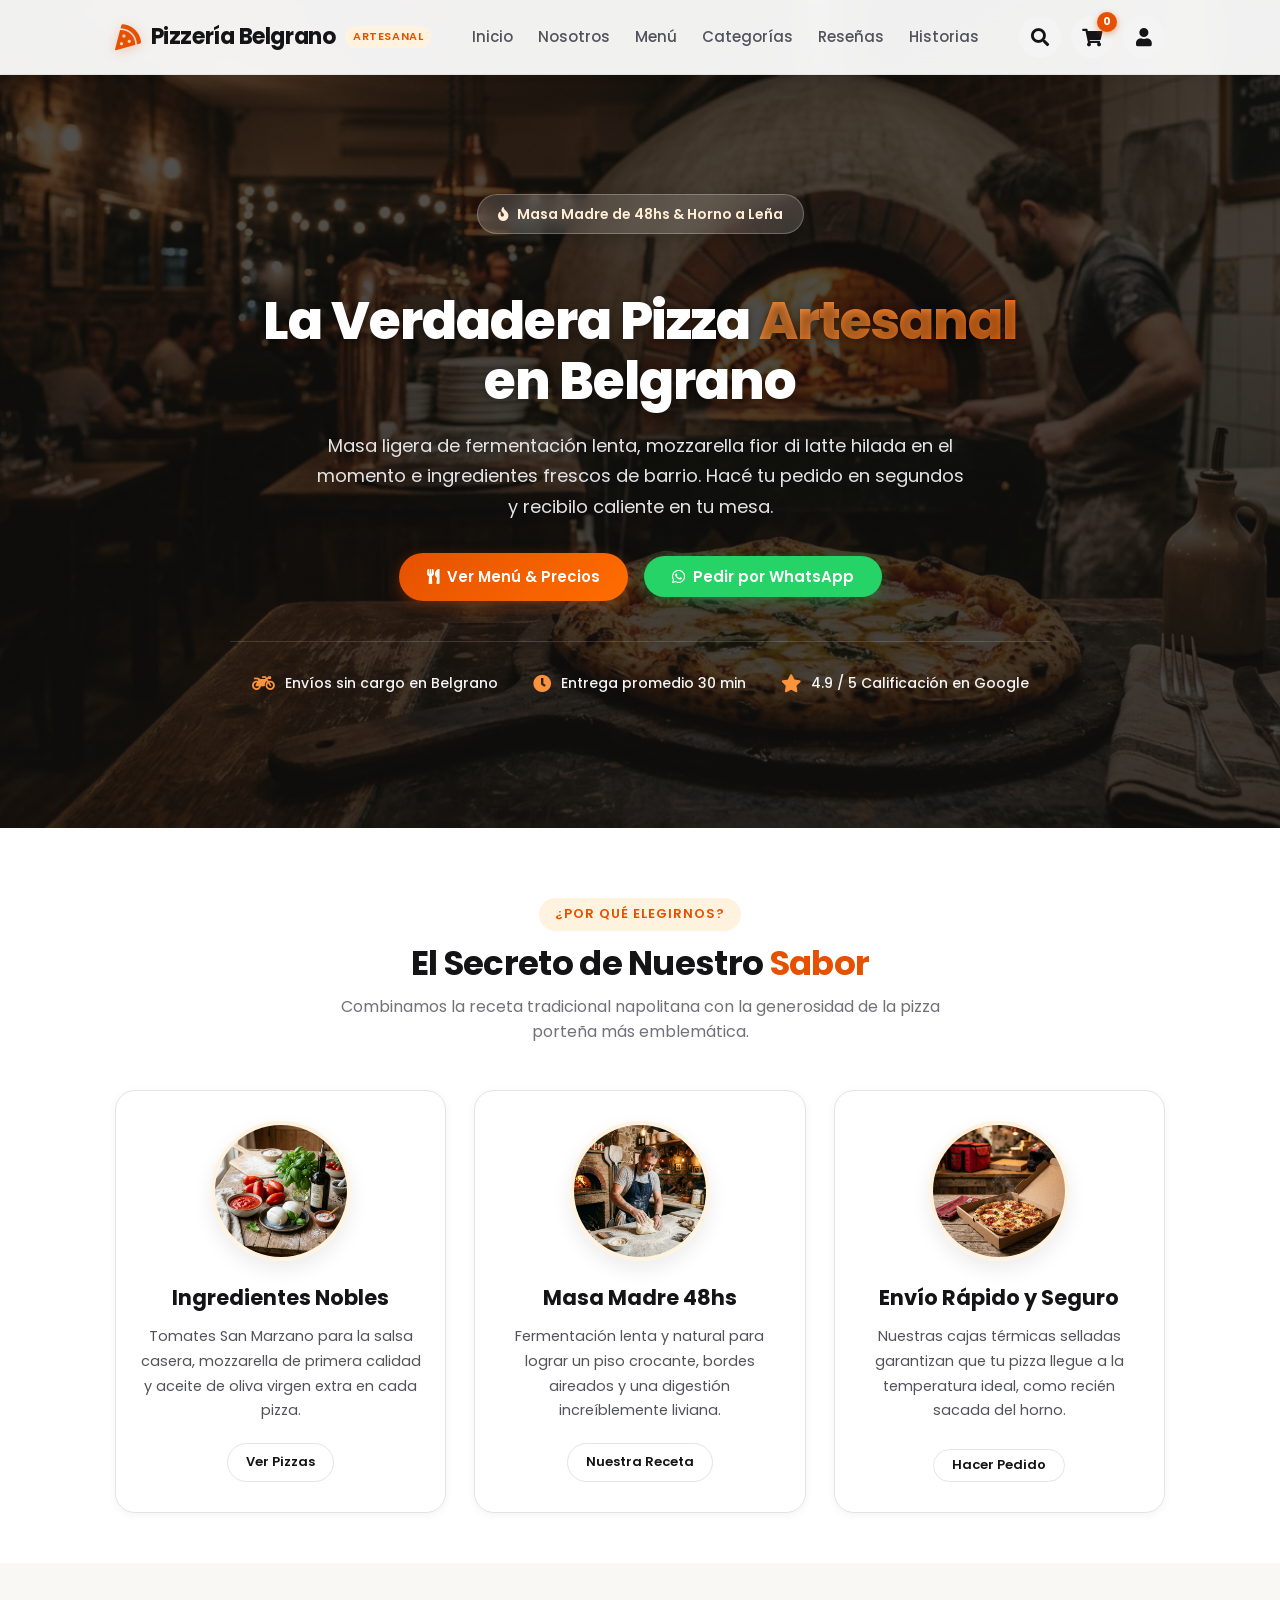
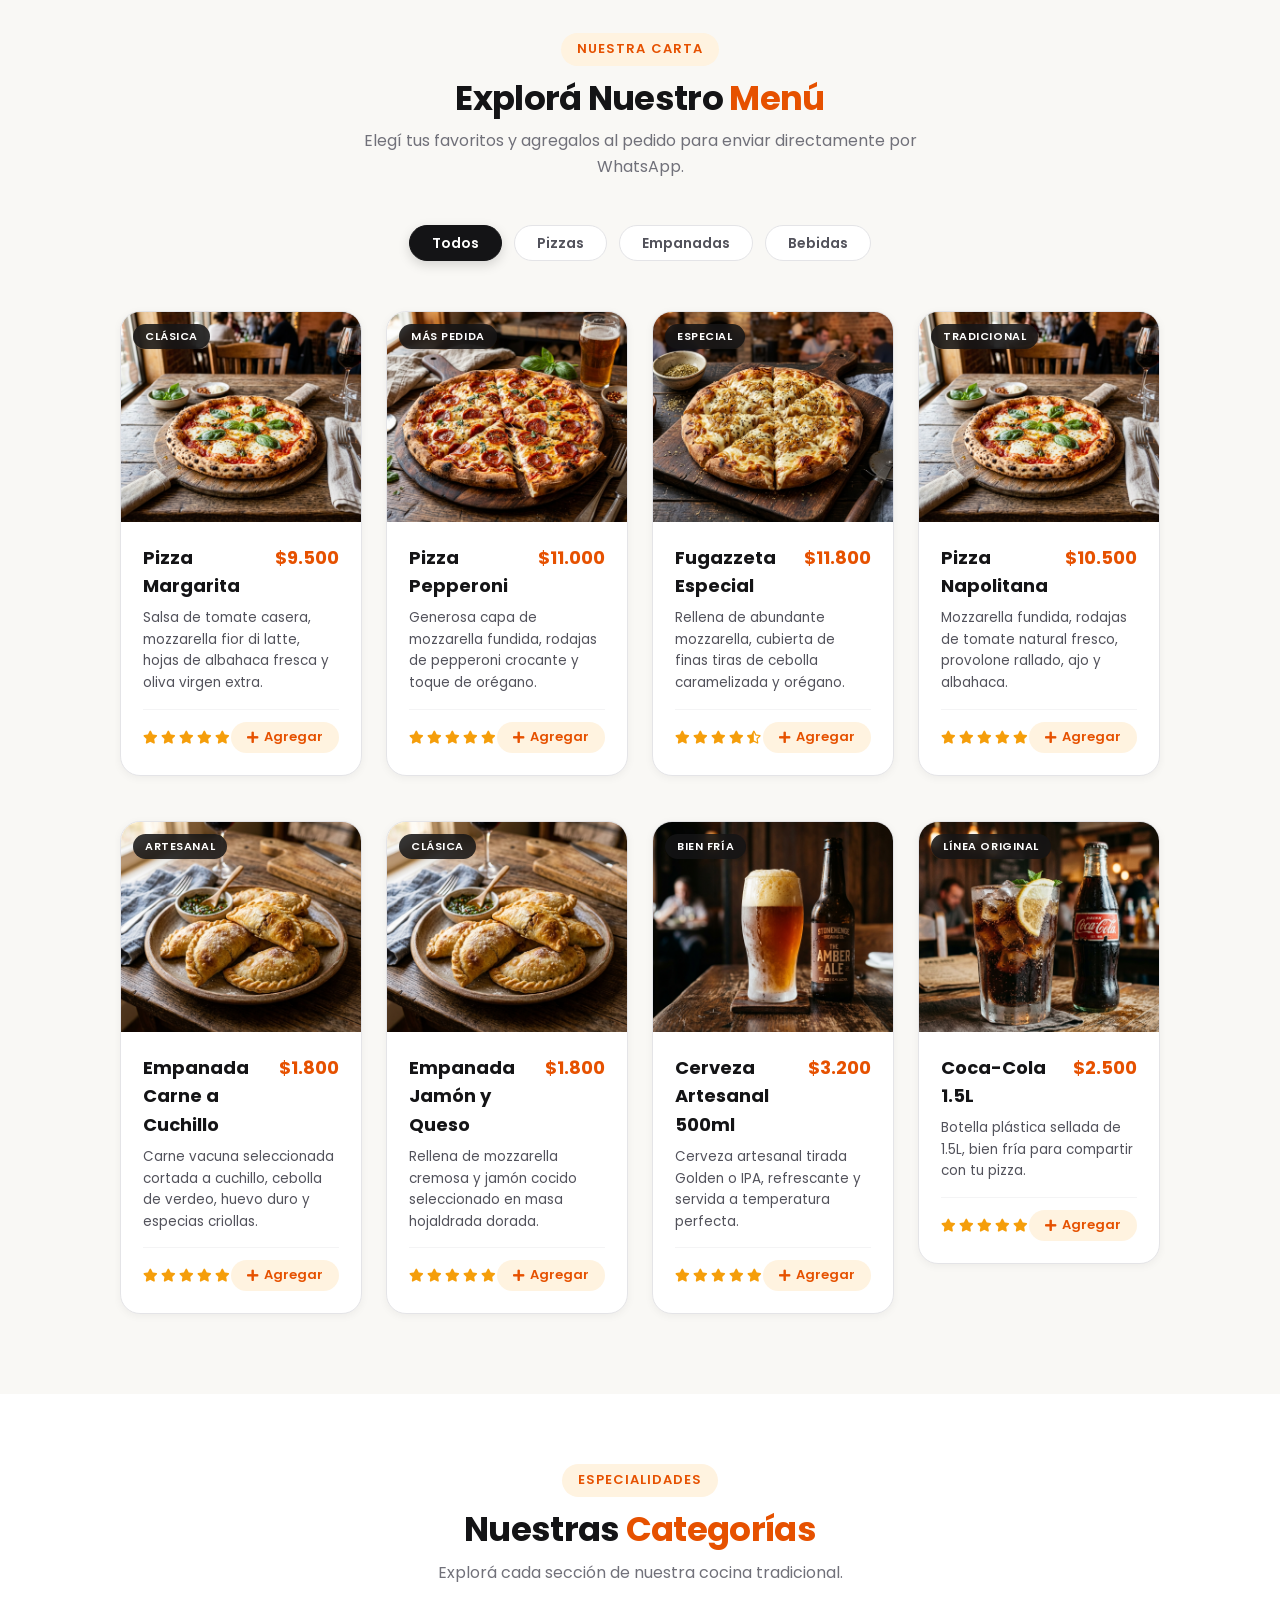
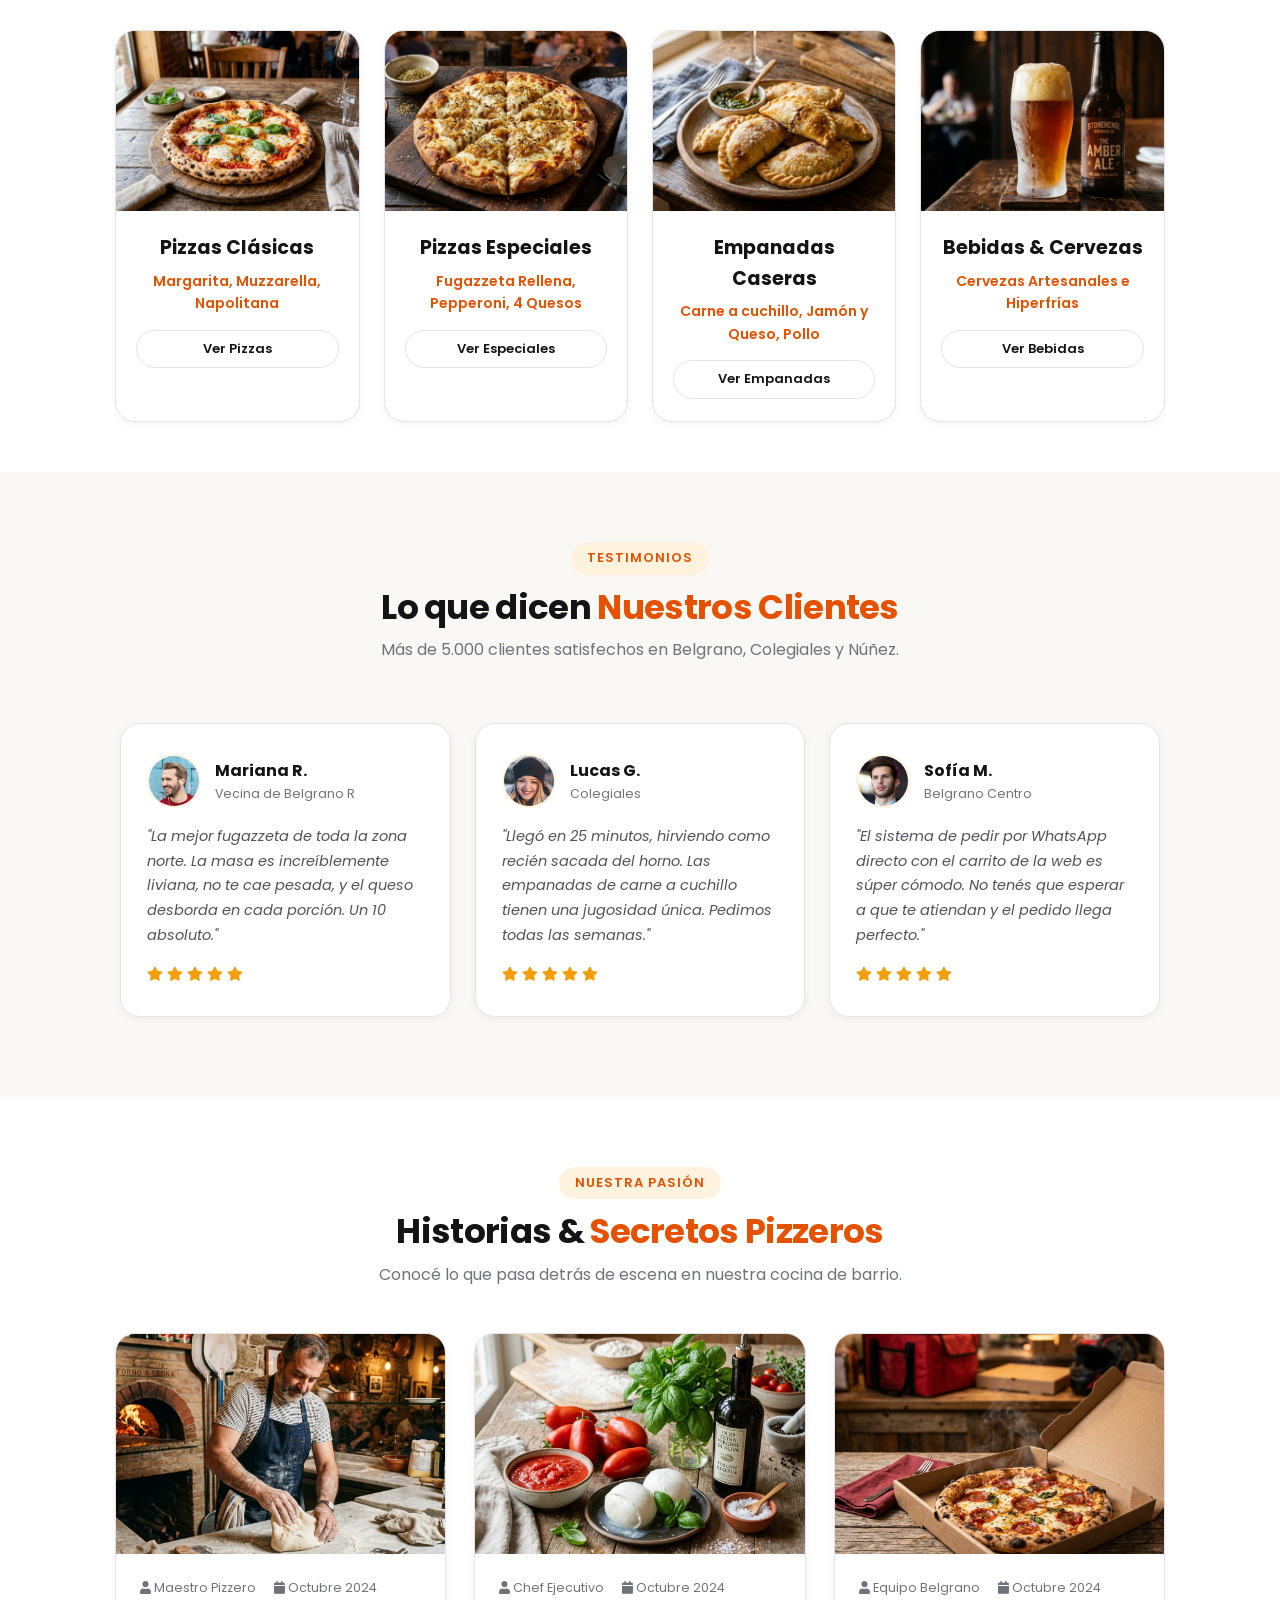
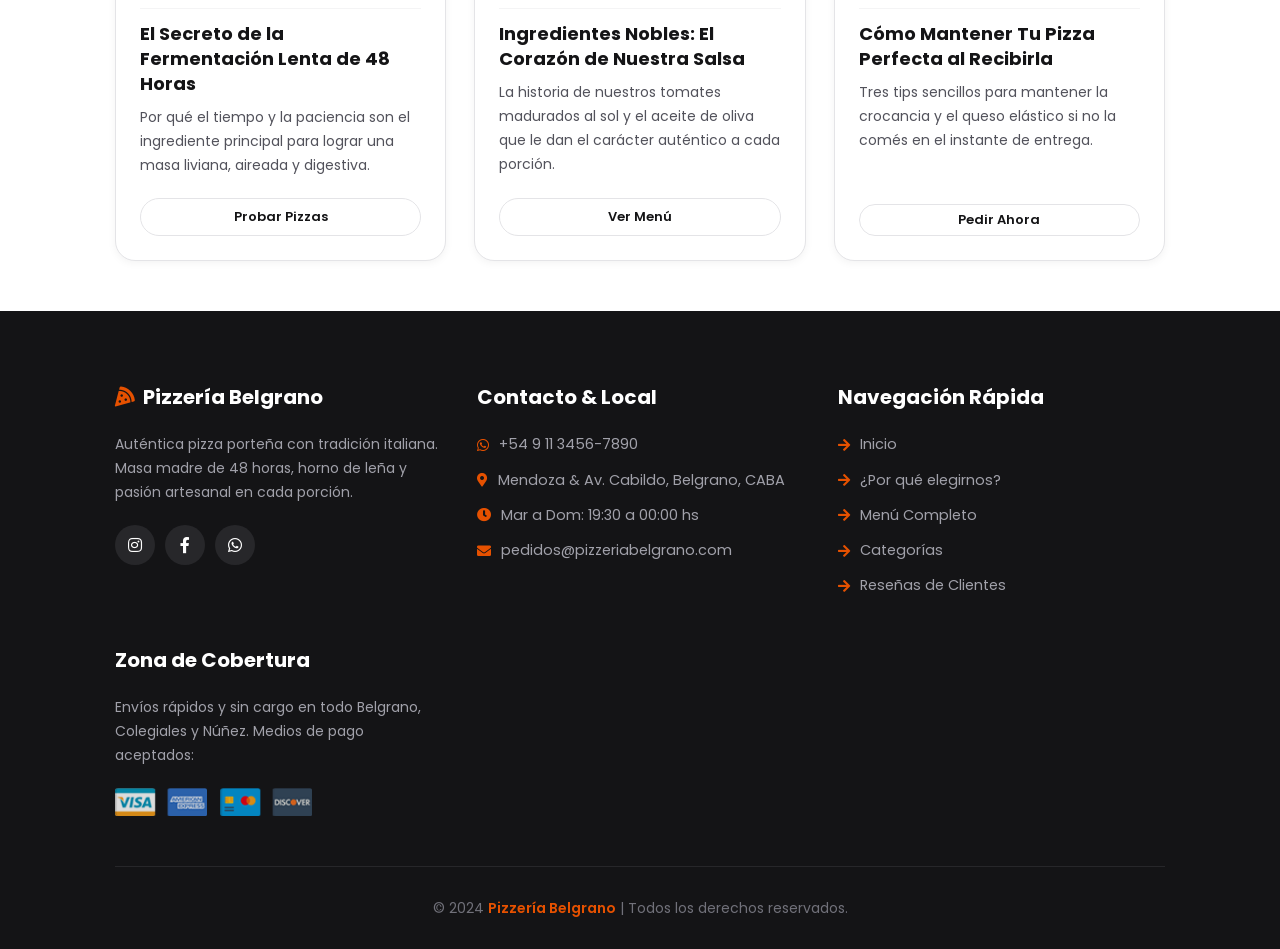
==== index.html @ 1af777d8 "feat: landing page Pizzeria Belgrano con carrito interactivo y pedido por WhatsApp" ====
<!DOCTYPE html>
<html lang="es">
<head>
    <meta charset="UTF-8">
    <meta http-equiv="refresh" content="0; url=PizzeriaBelgrano/">
    <meta name="viewport" content="width=device-width, initial-scale=1.0">
    <title>Pizzería Belgrano | Micrositio</title>
    <script>
        window.location.replace("PizzeriaBelgrano/");
    </script>
    <style>
        body {
            font-family: -apple-system, BlinkMacSystemFont, 'Segoe UI', Roboto, sans-serif;
            display: flex;
            align-items: center;
            justify-content: center;
            min-height: 100vh;
            margin: 0;
            background: #141416;
            color: #ffffff;
            text-align: center;
        }
        .card {
            padding: 2.5rem;
            border-radius: 16px;
            background: #27272a;
            border: 1px solid #3f3f46;
            max-width: 400px;
        }
        a {
            color: #f97316;
            text-decoration: none;
            font-weight: bold;
        }
    </style>
</head>
<body>
    <div class="card">
        <h2>🍕 Pizzería Belgrano</h2>
        <p>Redirigiendo al micrositio...</p>
        <p>Si no te redirige automáticamente, <a href="PizzeriaBelgrano/">hacé clic acá</a>.</p>
    </div>
</body>
</html>
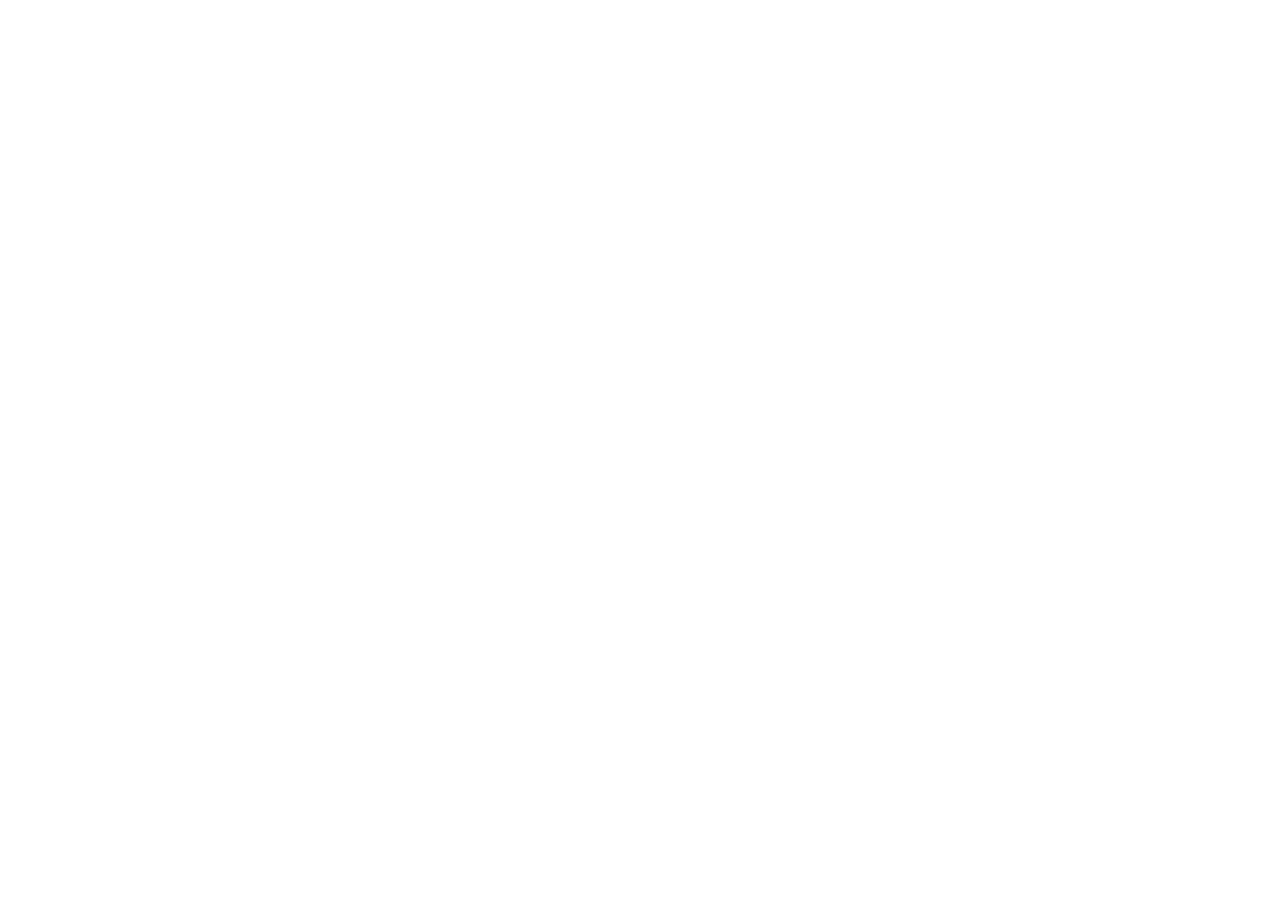
==== commit cbdd60d7: "chore: remove GitHub Pages workflow and redirect root to Vercel production" ====
--- a/index.html
+++ b/index.html
@@ -2,11 +2,11 @@
 <html lang="es">
 <head>
     <meta charset="UTF-8">
-    <meta http-equiv="refresh" content="0; url=PizzeriaBelgrano/">
+    <meta http-equiv="refresh" content="0; url=https://pizzeriabelgrano.vercel.app/">
     <meta name="viewport" content="width=device-width, initial-scale=1.0">
-    <title>Pizzería Belgrano | Micrositio</title>
+    <title>Pizzería Belgrano | Redirección a Vercel</title>
     <script>
-        window.location.replace("PizzeriaBelgrano/");
+        window.location.replace("https://pizzeriabelgrano.vercel.app/");
     </script>
     <style>
         body {
@@ -37,8 +37,8 @@
 <body>
     <div class="card">
         <h2>🍕 Pizzería Belgrano</h2>
-        <p>Redirigiendo al micrositio...</p>
-        <p>Si no te redirige automáticamente, <a href="PizzeriaBelgrano/">hacé clic acá</a>.</p>
+        <p>Redirigiendo a la nueva web en Vercel...</p>
+        <p>Si no te redirige automáticamente, <a href="https://pizzeriabelgrano.vercel.app/">hacé clic acá</a>.</p>
     </div>
 </body>
 </html>
